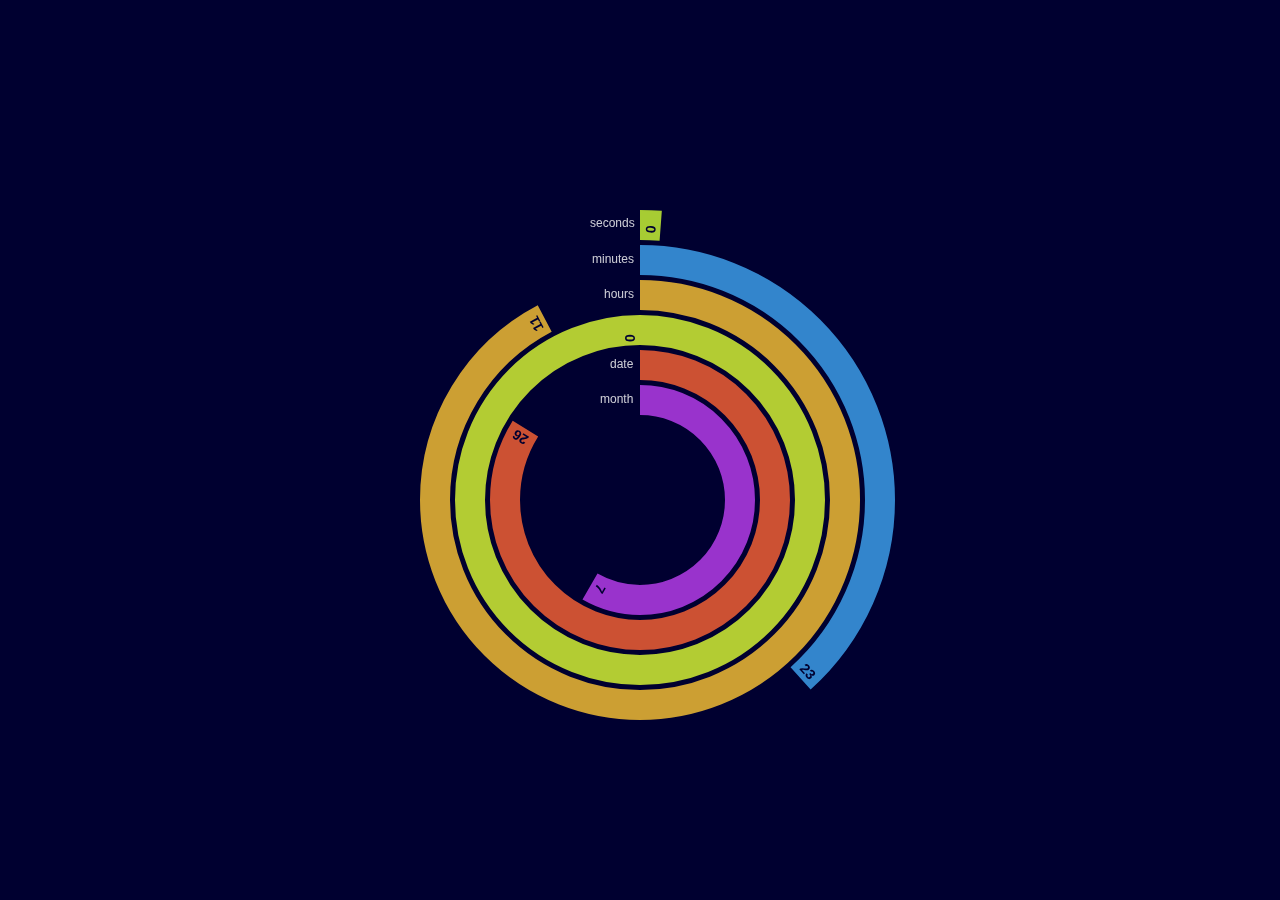
==== index.html @ 1c6a7717 "clock" ====
<html>

<head>
  <style>
    body {
      margin: 0;
      padding: 0;
      background: rgba(0, 0, 48, 1);
    }

    canvas {
      position: absolute;
      top: -webkit-calc(50% - 250px);
      top: calc(50% - 250px);
      left: -webkit-calc(50% - 300px);
      left: calc(50% - 300px);
      width: 600px;
      height: 600px;
    }

    div {
      position: absolute;
      top: 5px;
      left: 5px;
      color: #fff;
      font-size: 40px;
      font-family: Arial;
    }
  </style>
  <script src="http://www.jq22.com/jquery/jquery-1.10.2.js"></script>
  <script src="https://libs.baidu.com/jquery/1.10.2/jquery.min.js"></script>
</head>

<body style="zoom: 1;">
  
  <canvas width="1200" height="1200"></canvas>

  
  <script>var usr_color = 160; //Change value to change color scheme

    window.requestAnimFrame = (function () {
      return window.requestAnimationFrame ||
        window.webkitRequestAnimationFrame ||
        window.mozRequestAnimationFrame ||
        window.oRequestAnimationFrame ||
        window.msRequestAnimationFrame ||
        function (callback) {
          window.setTimeout(callback, 1000 / 60);
        };
    })();

    var canvas = document.getElementsByTagName("canvas")[0];
    var dpr = window.devicePixelRatio || 1;
    var rect = canvas.getBoundingClientRect();
    var w = rect.width * dpr;
    var h = rect.height * dpr;
    canvas.width = w;
    canvas.height = h;
    var ctx = canvas.getContext('2d');
    ctx.scale(dpr, dpr);

    var arcs = [];

    function init() {
      console.log("init called");
      reset();
      arcs = [];
      var m = new arc();
      m.class = "month";
      arcs.push(m);

      var d = new arc();
      d.class = "date";
      d.r = 135;
      arcs.push(d);

      var d = new arc();
      d.class = "day";
      d.r = 170;
      arcs.push(d);

      var h = new arc();
      h.class = "hours";
      h.r = 205;
      arcs.push(h);

      var m = new arc();
      m.class = "mins";
      m.r = 240;
      arcs.push(m);

      var s = new arc();
      s.class = "secs";
      s.r = 275;
      arcs.push(s);
    }

    function arc() {
      this.class = "month";
      this.r = 100;
      this.rot = 1;

      this.draw = function () {
        ctx.beginPath();
        ctx.arc(300, 300, this.r, (Math.PI / (2 / 3)), this.rot, false);
        ctx.lineWidth = 30;
        ctx.strokeStyle = "hsla(" + (this.rot * (180 / Math.PI) + usr_color) + ",60%,50%,1)";
        ctx.stroke();

        ctx.save();
        ctx.fillStyle = "rgba(0, 0, 48, 1)";
        ctx.translate(300, 300);
        ctx.rotate(this.rot);
        ctx.font = "bold 14px Arial";
        if (this.class == "secs") {
          var d = new Date();
          ctx.fillText(d.getSeconds(), 267, -5);
        }
        else if (this.class == "mins") {
          var d = new Date();
          ctx.fillText(d.getMinutes(), 232, -5);
        }
        else if (this.class == "hours") {
          var d = new Date();
          ctx.fillText(d.getHours(), 197, -5);
        }
        else if (this.class == "day") {
          var d = new Date();
          var day = d.getDay();
          if (day == 1) {
            var day = "Mon"
          }
          else if (day == 2) {
            var day = "Tue"
          }
          else if (day == 3) {
            var day = "Wed"
          }
          else if (day == 4) {
            var day = "Thu"
          }
          else if (day == 5) {
            var day = "Fri"
          }
          else if (day == 6) {
            var day = "Sat"
          }
          else if (day == 7) {
            var day = "Sun"
          }
          ctx.fillText(day, 158, -5);
        }
        else if (this.class == "date") {
          var d = new Date();
          ctx.fillText(d.getDate(), 127, -5);
        }
        else if (this.class == "month") {
          var d = new Date();
          ctx.fillText(d.getMonth() + 1, 93, -5);
        }
        ctx.restore();
      }
    }

    function reset() {
      ctx.fillStyle = "rgba(0, 0, 48, 1)";
      ctx.fillRect(0, 0, w, h);
    }

    function draw() {
      reset();
      ctx.fillStyle = "rgba(255,255,255,0.8)";
      ctx.font = "12px Arial"
      ctx.fillText("seconds", 250, 27);
      ctx.fillText("minutes", 252, 63);
      ctx.fillText("hours", 264, 98);
      ctx.fillText("day", 274, 134);
      ctx.fillText("date", 270, 168);
      ctx.fillText("month", 260, 203);

      for (var i = 0; i < arcs.length; i++) {
        var a = arcs[i];
        var d = new Date();
        if (a.class == "month") {
          var n = d.getMonth() + 1;
          a.rot = (n / 12) * (Math.PI * 2) - (Math.PI / 2);
        }
        else if (a.class == "date") {
          var n = d.getDate();
          a.rot = (n / 31) * (Math.PI * 2) - (Math.PI / 2);
        }
        else if (a.class == "day") {
          var n = d.getDay();
          a.rot = (n / 7) * (Math.PI * 2) - (Math.PI / 2);
        }
        else if (a.class == "hours") {
          var n = d.getHours();
          var m = d.getMinutes();
          a.rot = ((n / 12) * (Math.PI * 2) - (Math.PI / 2)) + ((m / 3600) * (Math.PI * 2));
        }
        else if (a.class == "mins") {
          var n = d.getMinutes();
          var s = d.getSeconds();
          a.rot = ((n / 60) * (Math.PI * 2) - (Math.PI / 2)) + ((s / 3600) * (Math.PI * 2));
        }
        else if (a.class == "secs") {
          var n = d.getSeconds();
          var m = d.getMilliseconds();
          a.rot = ((n / 60) * (Math.PI * 2) - (Math.PI / 2)) + ((m / 60000) * (Math.PI * 2));
        }
        a.draw();
      }
    }

    function animloop() {
      draw();
      requestAnimFrame(animloop);
    }

    init();
    animloop();</script>
</body>

</html>
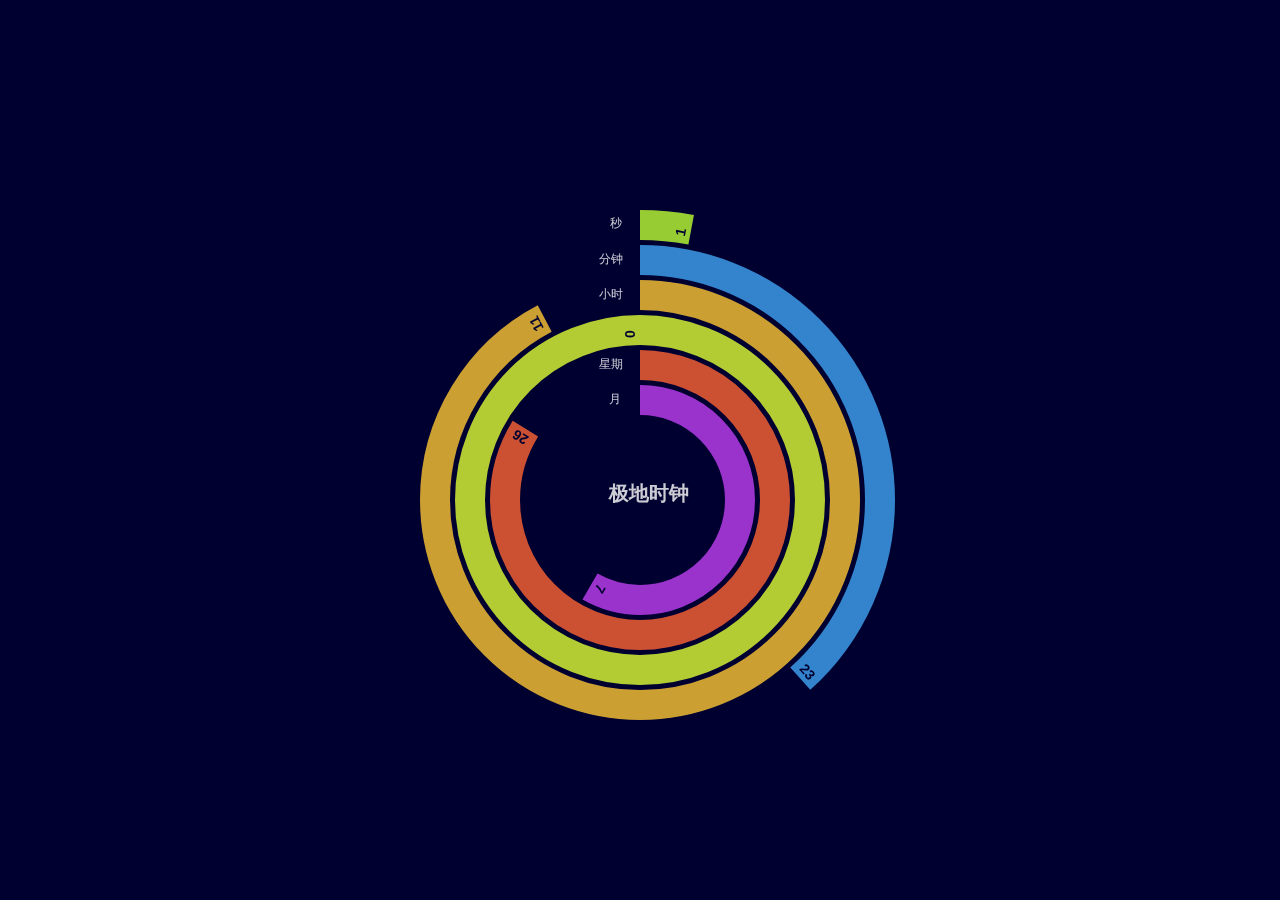
==== commit 249ddf9e: "修改时间单位为中文" ====
--- a/index.html
+++ b/index.html
@@ -20,11 +20,10 @@
 
     div {
       position: absolute;
-      top: 5px;
-      left: 5px;
-      color: #fff;
-      font-size: 40px;
-      font-family: Arial;
+      top: 4px;
+      left: -webkit-calc(50%);
+      left: calc(50%);
+      color: aliceblue;
     }
   </style>
   <script src="http://www.jq22.com/jquery/jquery-1.10.2.js"></script>
@@ -32,10 +31,12 @@
 </head>
 
 <body style="zoom: 1;">
-  
+  <!-- <div>
+    <h1>极地时钟</h1>
+  </div> -->
+
   <canvas width="1200" height="1200"></canvas>
 
-  
   <script>var usr_color = 160; //Change value to change color scheme
 
     window.requestAnimFrame = (function () {
@@ -128,27 +129,27 @@
           var d = new Date();
           var day = d.getDay();
           if (day == 1) {
-            var day = "Mon"
+            var day = "一"
           }
           else if (day == 2) {
-            var day = "Tue"
+            var day = "二"
           }
           else if (day == 3) {
-            var day = "Wed"
+            var day = "三"
           }
           else if (day == 4) {
-            var day = "Thu"
+            var day = "四"
           }
           else if (day == 5) {
-            var day = "Fri"
+            var day = "五"
           }
           else if (day == 6) {
-            var day = "Sat"
+            var day = "六"
           }
           else if (day == 7) {
-            var day = "Sun"
-          }
-          ctx.fillText(day, 158, -5);
+            var day = "天"
+          }
+          ctx.fillText(day, 162, -5);
         }
         else if (this.class == "date") {
           var d = new Date();
@@ -170,13 +171,18 @@
     function draw() {
       reset();
       ctx.fillStyle = "rgba(255,255,255,0.8)";
+
+
+      ctx.font = "bold 20px Arial";
+      ctx.fillText("极地时钟", 269, 300);
+
       ctx.font = "12px Arial"
-      ctx.fillText("seconds", 250, 27);
-      ctx.fillText("minutes", 252, 63);
-      ctx.fillText("hours", 264, 98);
-      ctx.fillText("day", 274, 134);
-      ctx.fillText("date", 270, 168);
-      ctx.fillText("month", 260, 203);
+      ctx.fillText("秒", 270, 27);
+      ctx.fillText("分钟", 259, 63);
+      ctx.fillText("小时", 259, 98);
+      ctx.fillText("天", 269, 134);
+      ctx.fillText("星期", 259, 168);
+      ctx.fillText("月", 269, 203);
 
       for (var i = 0; i < arcs.length; i++) {
         var a = arcs[i];
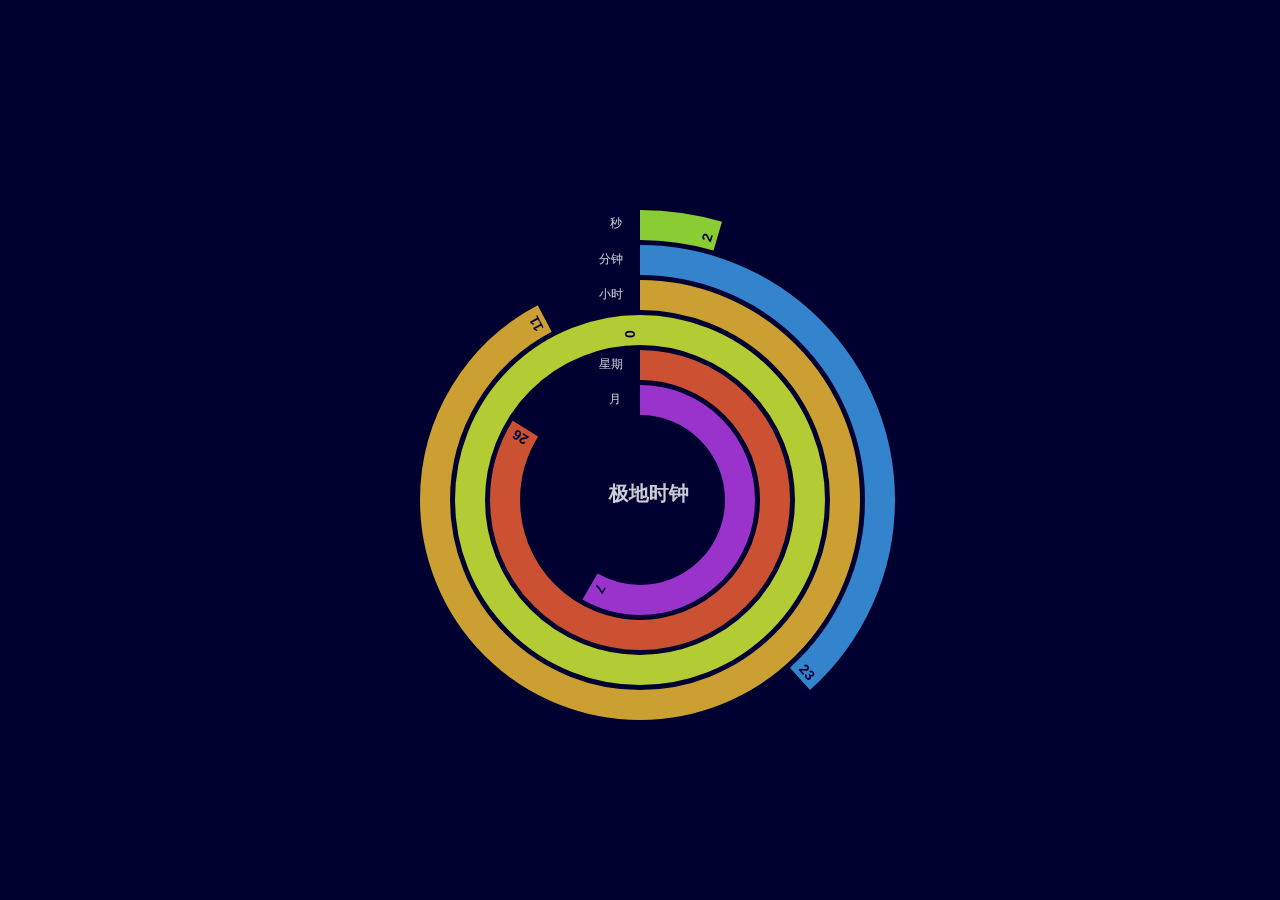
==== commit a2c9f134: "罗盘时钟-2" ====
--- a/index.html
+++ b/index.html
@@ -37,7 +37,8 @@
 
   <canvas width="1200" height="1200"></canvas>
 
-  <script>var usr_color = 160; //Change value to change color scheme
+  <script>
+    var usr_color = 160; //Change value to change color scheme
 
     window.requestAnimFrame = (function () {
       return window.requestAnimationFrame ||
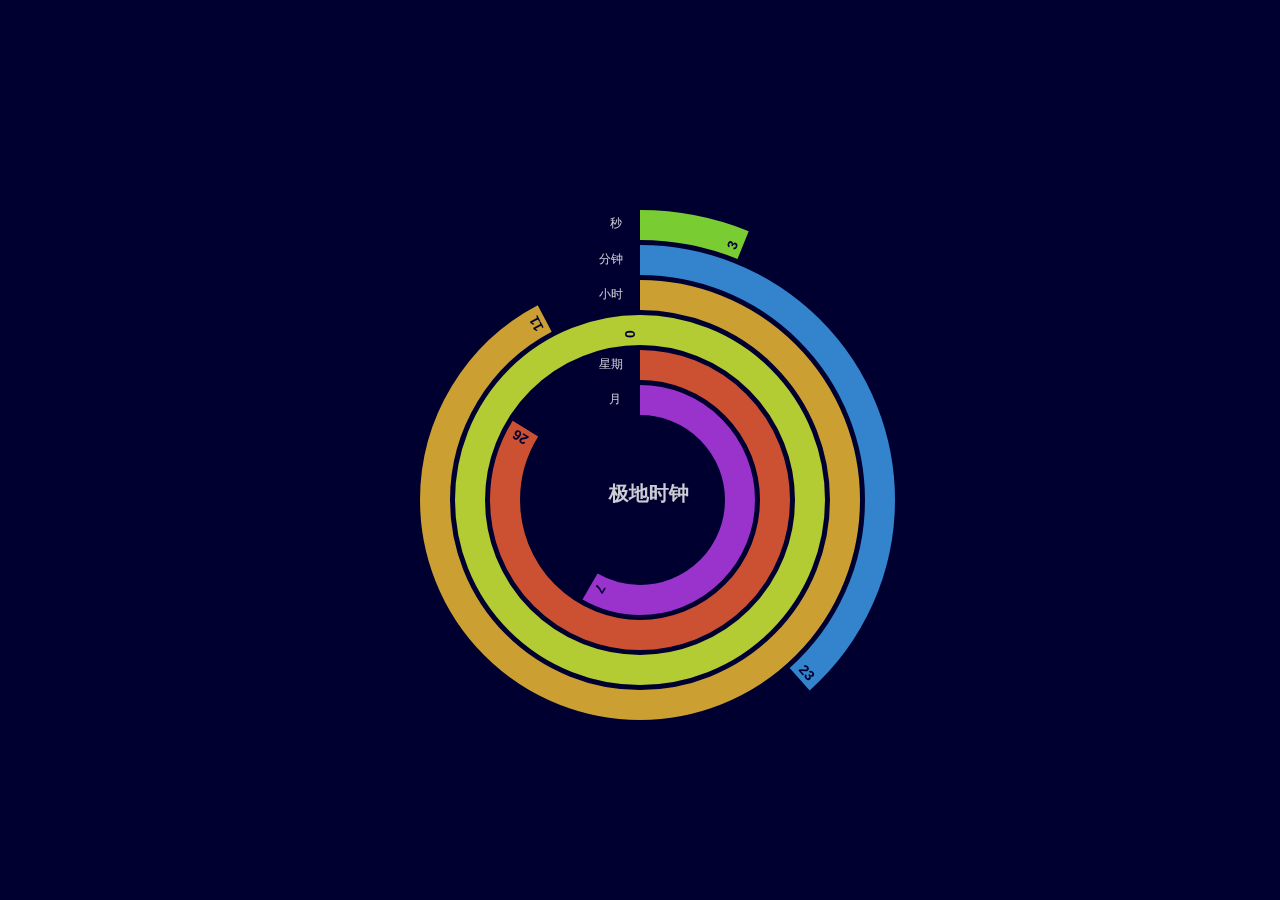
==== commit bd24d1f7: "初步完成罗盘时钟" ====
--- a/index.html
+++ b/index.html
@@ -225,7 +225,8 @@
     }
 
     init();
-    animloop();</script>
+    animloop();
+    </script>
 </body>
 
 </html>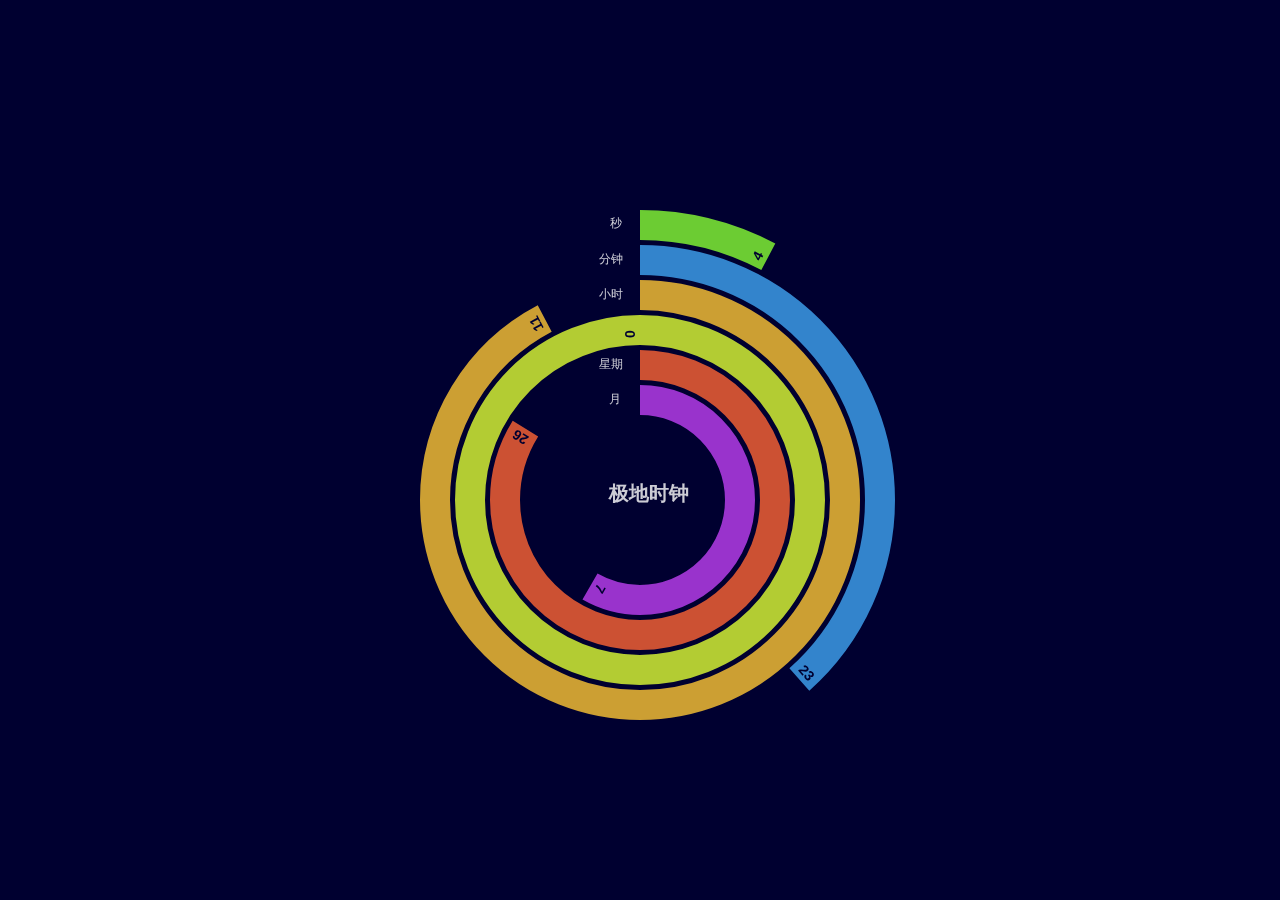
==== commit 08ad825c: "罗盘时钟完成" ====
--- a/index.html
+++ b/index.html
@@ -26,8 +26,6 @@
       color: aliceblue;
     }
   </style>
-  <script src="http://www.jq22.com/jquery/jquery-1.10.2.js"></script>
-  <script src="https://libs.baidu.com/jquery/1.10.2/jquery.min.js"></script>
 </head>
 
 <body style="zoom: 1;">
